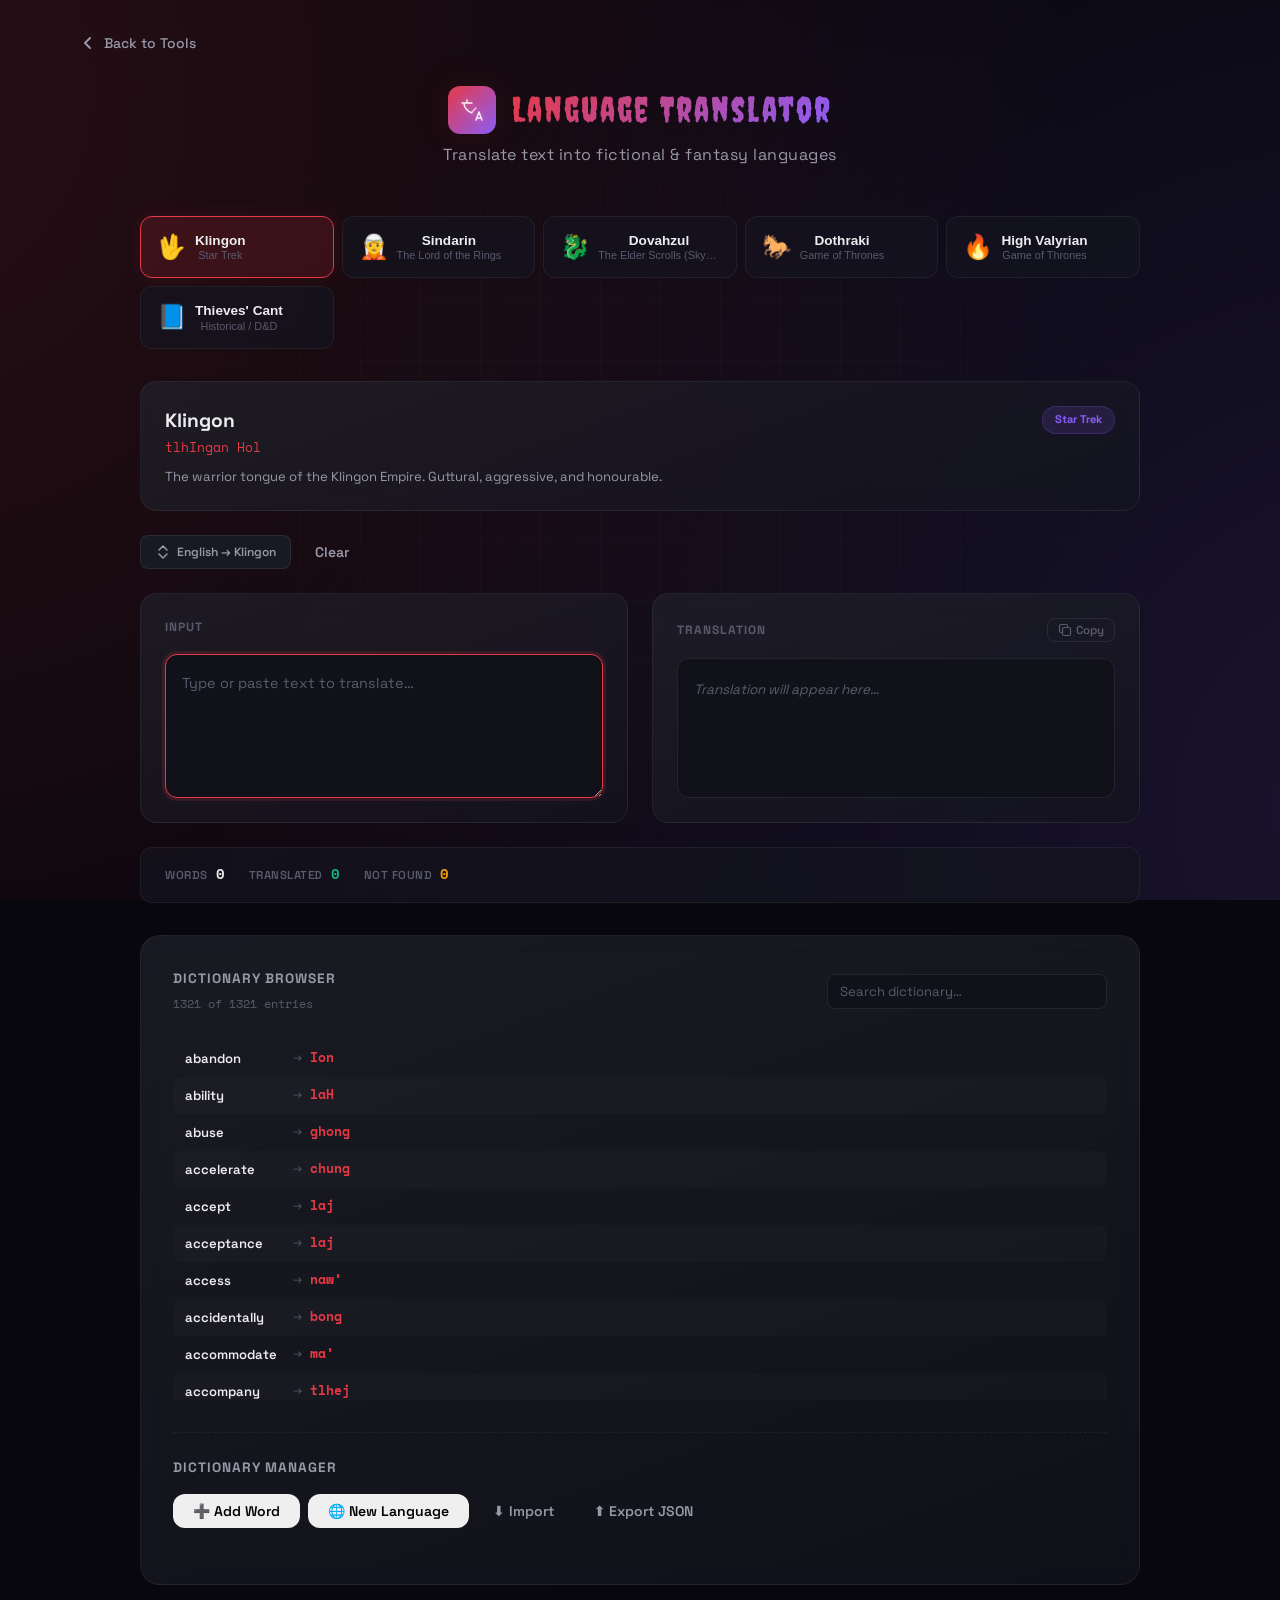
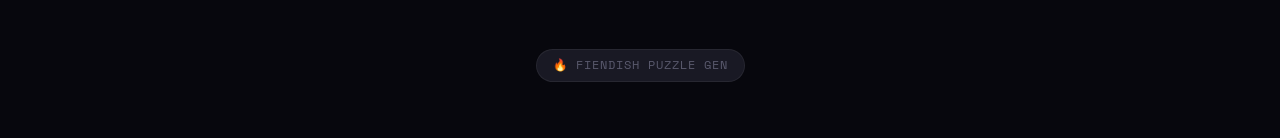
==== fiendish-puzzle-gen/translator.html @ 7513d5df "Initial commit: Fiendish Puzzle Gen (Phase 2) Web-based puzzle toolkit — ciphers, fictional language" ====
<!DOCTYPE html>
<html lang="en">
<head>
    <meta charset="UTF-8">
    <meta name="viewport" content="width=device-width, initial-scale=1.0">
    <title>Language Translator — Fiendish Puzzle Gen</title>
    <meta name="description" content="Translate text into fictional languages: Klingon, Sindarin Elvish, Dovahzul, Dothraki, and High Valyrian. Perfect for puzzle clues.">
    <link rel="stylesheet" href="css/main.css">
    <link rel="stylesheet" href="css/translator.css">
</head>
<body>
    <div class="bg-pattern"></div>

    <div class="app-container">
        <!-- Back Nav -->
        <nav class="no-print">
            <a href="index.html" class="nav-back" id="nav-back">
                <svg width="16" height="16" viewBox="0 0 16 16" fill="none">
                    <path d="M10 3L5 8l5 5" stroke="currentColor" stroke-width="2" stroke-linecap="round" stroke-linejoin="round"/>
                </svg>
                Back to Tools
            </a>
        </nav>

        <!-- Header -->
        <header class="site-header no-print" style="padding-top: 0;">
            <div class="logo-group">
                <div class="logo-icon">
                    <svg width="28" height="28" viewBox="0 0 28 28" fill="none">
                        <path d="M4 7h10M9 4v3M6 7c0 4 3 8 8 10" stroke="white" stroke-width="1.5" stroke-linecap="round" stroke-linejoin="round" opacity="0.9"/>
                        <path d="M18 24l3-8 3 8M18.8 22h4.4" stroke="white" stroke-width="1.5" stroke-linecap="round" stroke-linejoin="round" opacity="0.9"/>
                        <path d="M14 16l4-4" stroke="white" stroke-width="1.5" stroke-linecap="round" opacity="0.7"/>
                    </svg>
                </div>
                <h1 class="site-title" style="font-size: clamp(1.4rem, 4vw, 2.2rem);">Language Translator</h1>
            </div>
            <p class="site-subtitle">Translate text into fictional &amp; fantasy languages</p>
        </header>

        <!-- Main Content -->
        <main class="translator-layout">
            <!-- Language Selector -->
            <section class="no-print">
                <div class="lang-selector" id="lang-selector">
                    <button class="lang-card active" data-lang="klingon">
                        <span class="lang-card__icon">🖖</span>
                        <div class="lang-card__body">
                            <div class="lang-card__name">Klingon</div>
                            <div class="lang-card__universe">Star Trek</div>
                        </div>
                    </button>
                    <button class="lang-card" data-lang="sindarin">
                        <span class="lang-card__icon">🧝</span>
                        <div class="lang-card__body">
                            <div class="lang-card__name">Sindarin</div>
                            <div class="lang-card__universe">Lord of the Rings</div>
                        </div>
                    </button>
                    <button class="lang-card" data-lang="dovahzul">
                        <span class="lang-card__icon">🐉</span>
                        <div class="lang-card__body">
                            <div class="lang-card__name">Dovahzul</div>
                            <div class="lang-card__universe">Skyrim</div>
                        </div>
                    </button>
                    <button class="lang-card" data-lang="dothraki">
                        <span class="lang-card__icon">🐎</span>
                        <div class="lang-card__body">
                            <div class="lang-card__name">Dothraki</div>
                            <div class="lang-card__universe">Game of Thrones</div>
                        </div>
                    </button>
                    <button class="lang-card" data-lang="valyrian">
                        <span class="lang-card__icon">🔥</span>
                        <div class="lang-card__body">
                            <div class="lang-card__name">High Valyrian</div>
                            <div class="lang-card__universe">Game of Thrones</div>
                        </div>
                    </button>
                </div>
            </section>

            <!-- Language Info -->
            <div class="lang-info no-print">
                <div class="lang-info__main">
                    <h2 class="lang-info__title" id="lang-title">Klingon</h2>
                    <p class="lang-info__native" id="lang-native">tlhIngan Hol</p>
                    <p class="lang-info__desc" id="lang-desc">The warrior tongue of the Klingon Empire.</p>
                </div>
                <span class="lang-info__badge" id="lang-universe">Star Trek</span>
            </div>

            <!-- Direction Toggle + Actions -->
            <div class="trans-actions no-print">
                <button class="trans-dir-btn" id="trans-direction">
                    <svg width="16" height="16" viewBox="0 0 16 16" fill="none">
                        <path d="M4 6l4-4 4 4M4 10l4 4 4-4" stroke="currentColor" stroke-width="1.5" stroke-linecap="round" stroke-linejoin="round"/>
                    </svg>
                    <span id="trans-dir-label">English → Klingon</span>
                </button>
                <button class="btn btn-ghost" id="clear-trans-btn">Clear</button>
            </div>

            <!-- Translation Workspace -->
            <div class="trans-workspace">
                <!-- Input Panel -->
                <div class="trans-panel">
                    <div class="trans-panel__header">
                        <span class="trans-panel__label">Input</span>
                    </div>
                    <textarea
                        id="trans-input"
                        class="trans-input-area"
                        placeholder="Type or paste text to translate…"
                        spellcheck="false"
                    ></textarea>
                </div>

                <!-- Output Panel -->
                <div class="trans-panel">
                    <div class="trans-panel__header">
                        <span class="trans-panel__label">Translation</span>
                        <button class="btn-copy-trans" id="copy-trans-btn">
                            <svg width="14" height="14" viewBox="0 0 14 14" fill="none">
                                <rect x="4.5" y="4.5" width="8" height="8" rx="1.5" stroke="currentColor" stroke-width="1.2"/>
                                <path d="M9.5 4.5V3a1.5 1.5 0 00-1.5-1.5H3A1.5 1.5 0 001.5 3v5A1.5 1.5 0 003 9.5h1.5" stroke="currentColor" stroke-width="1.2"/>
                            </svg>
                            <span id="copy-trans-label">Copy</span>
                        </button>
                    </div>
                    <div id="trans-output" class="trans-output-area">
                        <span class="output-placeholder">Translation will appear here…</span>
                    </div>
                </div>
            </div>

            <!-- Stats -->
            <div class="trans-stats no-print">
                <div class="stat-item">
                    <span class="stat-label">Words</span>
                    <span class="stat-value" id="stats-total">0</span>
                </div>
                <div class="stat-item stat-item--translated">
                    <span class="stat-label">Translated</span>
                    <span class="stat-value" id="stats-translated">0</span>
                </div>
                <div class="stat-item stat-item--missing">
                    <span class="stat-label">Not Found</span>
                    <span class="stat-value" id="stats-missing">0</span>
                </div>
            </div>

            <!-- Dictionary Browser & Manager -->
            <section class="dict-section no-print">
                <div class="dict-header">
                    <div>
                        <h3 class="dict-title">Dictionary Browser</h3>
                        <span class="dict-count" id="dict-count">0 entries</span>
                    </div>
                    <input
                        type="text"
                        class="dict-search-input"
                        id="dict-search"
                        placeholder="Search dictionary…"
                        autocomplete="off"
                    >
                </div>
                <div class="dict-list" id="dict-list">
                    <!-- Dictionary entries rendered here -->
                </div>

                <!-- Dictionary Manager -->
                <div class="dict-manager">
                    <h4 class="manager-title">Dictionary Manager</h4>
                    <div class="manager-toolbar">
                        <button class="btn btn-sm" id="btn-toggle-word">➕ Add Word</button>
                        <button class="btn btn-sm" id="btn-toggle-lang">🌐 New Language</button>
                        <button class="btn btn-sm btn-ghost" id="btn-toggle-import">⬇️ Import</button>
                        <button class="btn btn-sm btn-ghost" id="btn-export">⬆️ Export JSON</button>
                    </div>

                    <!-- Add Word Panel -->
                    <div class="manager-panel hidden" id="panel-add-word">
                        <div class="manager-inputs">
                            <input type="text" id="input-word-eng" placeholder="English Word (e.g. apple)" class="dict-search-input">
                            <span class="dict-arrow">→</span>
                            <input type="text" id="input-word-trans" placeholder="Translation" class="dict-search-input">
                            <button class="btn btn-sm btn-primary" id="btn-save-word">Save Word</button>
                        </div>
                        <p class="manager-note">Words are saved to your browser's local storage.</p>
                    </div>

                    <!-- Add Language Panel -->
                    <div class="manager-panel hidden" id="panel-add-lang">
                        <div class="manager-inputs">
                            <input type="text" id="input-lang-id" placeholder="ID (e.g. elvish)" class="dict-search-input">
                            <input type="text" id="input-lang-name" placeholder="Display Name (e.g. Quenya)" class="dict-search-input">
                            <button class="btn btn-sm btn-primary" id="btn-save-lang">Create Language</button>
                        </div>
                    </div>

                    <!-- Import Panel -->
                    <div class="manager-panel hidden" id="panel-import">
                        <textarea id="input-import-data" class="trans-input-area" placeholder="Paste JSON data, or CSV format: english,translation" style="min-height: 100px; margin-bottom: 8px;"></textarea>
                        <button class="btn btn-sm btn-primary" id="btn-save-import">Import to Current Language</button>
                        <p class="manager-note">Bulk add massive word lists from the community. Supports 'english,translation' CSV lines.</p>
                    </div>
                </div>
            </section>
        </main>

        <!-- Footer -->
        <footer class="site-footer no-print">
            <span class="phase-label">🔥 Fiendish Puzzle Gen</span>
        </footer>
    </div>

    <script src="js/dictionaries.js"></script>
    <script src="js/translator.js"></script>
</body>
</html>
---- fiendish-puzzle-gen/css/main.css ----
/* =============================================
   Fiendish Puzzle Gen — Shared Design System
   ============================================= */

/* ---- Google Fonts Import ---- */
@import url('https://fonts.googleapis.com/css2?family=Space+Grotesk:wght@400;500;600;700&family=Space+Mono:wght@400;700&family=Creepster&display=swap');

/* ---- Design Tokens ---- */
:root {
    /* Backgrounds */
    --bg-deep: #07070d;
    --bg-base: #0b0b14;
    --bg-surface: #111119;
    --bg-elevated: #191924;
    --bg-card: rgba(20, 20, 32, 0.7);
    --bg-card-hover: rgba(28, 28, 44, 0.85);

    /* Accent Palette */
    --accent-primary: #e63946;
    --accent-primary-dim: rgba(230, 57, 70, 0.15);
    --accent-primary-glow: rgba(230, 57, 70, 0.3);
    --accent-secondary: #8b5cf6;
    --accent-secondary-dim: rgba(139, 92, 246, 0.15);
    --accent-tertiary: #f59e0b;
    --accent-success: #10b981;
    --accent-success-dim: rgba(16, 185, 129, 0.15);

    /* Gradients */
    --gradient-fiendish: linear-gradient(135deg, #e63946, #8b5cf6);
    --gradient-fire: linear-gradient(135deg, #e63946, #f59e0b);
    --gradient-card: linear-gradient(160deg, rgba(255,255,255,0.04) 0%, rgba(255,255,255,0) 100%);

    /* Text */
    --text-primary: #ededf0;
    --text-secondary: #9898a8;
    --text-muted: #5a5a6e;
    --text-accent: #e63946;

    /* Borders */
    --border-subtle: rgba(255, 255, 255, 0.06);
    --border-default: rgba(255, 255, 255, 0.08);
    --border-hover: rgba(255, 255, 255, 0.14);
    --border-accent: rgba(230, 57, 70, 0.3);

    /* Radius */
    --radius-sm: 8px;
    --radius-md: 12px;
    --radius-lg: 16px;
    --radius-xl: 20px;
    --radius-2xl: 24px;

    /* Shadows */
    --shadow-sm: 0 2px 8px rgba(0, 0, 0, 0.3);
    --shadow-md: 0 8px 24px rgba(0, 0, 0, 0.4);
    --shadow-lg: 0 16px 48px rgba(0, 0, 0, 0.5);
    --shadow-glow: 0 0 40px rgba(230, 57, 70, 0.1);

    /* Typography */
    --font-sans: 'Space Grotesk', system-ui, -apple-system, sans-serif;
    --font-mono: 'Space Mono', 'Fira Code', monospace;
    --font-display: 'Creepster', cursive;

    /* Spacing */
    --space-xs: 4px;
    --space-sm: 8px;
    --space-md: 16px;
    --space-lg: 24px;
    --space-xl: 32px;
    --space-2xl: 48px;
    --space-3xl: 64px;

    /* Transitions */
    --ease-out: cubic-bezier(0.22, 1, 0.36, 1);
    --ease-spring: cubic-bezier(0.34, 1.56, 0.64, 1);
    --duration-fast: 150ms;
    --duration-normal: 250ms;
    --duration-slow: 400ms;
}

/* ---- Reset & Base ---- */
*, *::before, *::after {
    box-sizing: border-box;
    margin: 0;
    padding: 0;
}

html {
    font-size: 16px;
    -webkit-font-smoothing: antialiased;
    -moz-osx-font-smoothing: grayscale;
    scroll-behavior: smooth;
}

body {
    font-family: var(--font-sans);
    background: var(--bg-deep);
    color: var(--text-primary);
    line-height: 1.6;
    min-height: 100vh;
    overflow-x: hidden;
}

/* ---- Animated Background ---- */
.bg-pattern {
    position: fixed;
    inset: 0;
    z-index: 0;
    pointer-events: none;
    overflow: hidden;
}

.bg-pattern::before {
    content: '';
    position: absolute;
    inset: -50%;
    background-image:
        radial-gradient(circle at 20% 30%, var(--accent-primary-dim) 0%, transparent 50%),
        radial-gradient(circle at 80% 70%, var(--accent-secondary-dim) 0%, transparent 50%);
    animation: bgShift 20s ease-in-out infinite alternate;
}

.bg-pattern::after {
    content: '';
    position: absolute;
    inset: 0;
    background-image: 
        linear-gradient(rgba(255,255,255,0.02) 1px, transparent 1px),
        linear-gradient(90deg, rgba(255,255,255,0.02) 1px, transparent 1px);
    background-size: 60px 60px;
    mask-image: radial-gradient(ellipse at center, black 30%, transparent 70%);
    -webkit-mask-image: radial-gradient(ellipse at center, black 30%, transparent 70%);
}

@keyframes bgShift {
    0% { transform: translate(0, 0) scale(1); }
    100% { transform: translate(-5%, 5%) scale(1.1); }
}

/* ---- Layout ---- */
.app-container {
    position: relative;
    z-index: 1;
    max-width: 1200px;
    margin: 0 auto;
    padding: var(--space-lg);
    min-height: 100vh;
}

/* ---- Shared Header ---- */
.site-header {
    padding: var(--space-xl) 0 var(--space-2xl);
    text-align: center;
}

.logo-group {
    display: flex;
    align-items: center;
    justify-content: center;
    gap: var(--space-md);
    margin-bottom: var(--space-sm);
}

.logo-icon {
    width: 48px;
    height: 48px;
    display: flex;
    align-items: center;
    justify-content: center;
    background: var(--gradient-fiendish);
    border-radius: var(--radius-md);
    box-shadow: var(--shadow-glow);
    animation: logoPulse 3s ease-in-out infinite;
    flex-shrink: 0;
}

.logo-icon svg {
    filter: drop-shadow(0 0 4px rgba(255,255,255,0.3));
}

@keyframes logoPulse {
    0%, 100% { box-shadow: 0 0 20px rgba(230, 57, 70, 0.2); }
    50% { box-shadow: 0 0 40px rgba(230, 57, 70, 0.4), 0 0 60px rgba(139, 92, 246, 0.2); }
}

.site-title {
    font-family: var(--font-display);
    font-size: clamp(2rem, 6vw, 3.5rem);
    font-weight: 400;
    letter-spacing: 2px;
    background: var(--gradient-fiendish);
    -webkit-background-clip: text;
    -webkit-text-fill-color: transparent;
    background-clip: text;
    line-height: 1.2;
}

.site-subtitle {
    color: var(--text-secondary);
    font-size: 1rem;
    font-weight: 400;
    margin-top: var(--space-xs);
    letter-spacing: 0.5px;
}

/* ---- Navigation / Back Link ---- */
.nav-back {
    display: inline-flex;
    align-items: center;
    gap: var(--space-sm);
    padding: var(--space-sm) var(--space-md);
    color: var(--text-secondary);
    text-decoration: none;
    font-size: 0.875rem;
    font-weight: 500;
    border-radius: var(--radius-sm);
    transition: all var(--duration-normal) var(--ease-out);
    margin-bottom: var(--space-lg);
}

.nav-back:hover {
    color: var(--text-primary);
    background: rgba(255, 255, 255, 0.05);
}

.nav-back svg {
    transition: transform var(--duration-normal) var(--ease-out);
}

.nav-back:hover svg {
    transform: translateX(-3px);
}

/* ---- Card System ---- */
.card {
    background: var(--bg-card);
    border: 1px solid var(--border-subtle);
    border-radius: var(--radius-xl);
    padding: var(--space-xl);
    backdrop-filter: blur(12px);
    -webkit-backdrop-filter: blur(12px);
    background-image: var(--gradient-card);
    transition: all var(--duration-normal) var(--ease-out);
}

.card:hover {
    background: var(--bg-card-hover);
    border-color: var(--border-hover);
    box-shadow: var(--shadow-md);
}

/* ---- Button System ---- */
.btn {
    display: inline-flex;
    align-items: center;
    justify-content: center;
    gap: var(--space-sm);
    padding: 10px 20px;
    font-family: var(--font-sans);
    font-size: 0.875rem;
    font-weight: 600;
    line-height: 1;
    border: none;
    border-radius: var(--radius-md);
    cursor: pointer;
    transition: all var(--duration-normal) var(--ease-out);
    text-decoration: none;
    white-space: nowrap;
    user-select: none;
}

.btn:disabled {
    opacity: 0.4;
    cursor: not-allowed;
}

.btn-primary {
    background: var(--gradient-fiendish);
    color: #fff;
    box-shadow: 0 4px 16px rgba(230, 57, 70, 0.25);
}

.btn-primary:hover:not(:disabled) {
    box-shadow: 0 6px 24px rgba(230, 57, 70, 0.4);
    transform: translateY(-1px);
}

.btn-primary:active:not(:disabled) {
    transform: translateY(0);
}

.btn-secondary {
    background: var(--bg-elevated);
    color: var(--text-primary);
    border: 1px solid var(--border-default);
}

.btn-secondary:hover:not(:disabled) {
    border-color: var(--border-hover);
    background: var(--bg-card-hover);
}

.btn-ghost {
    background: transparent;
    color: var(--text-secondary);
    padding: 10px 16px;
}

.btn-ghost:hover:not(:disabled) {
    color: var(--text-primary);
    background: rgba(255, 255, 255, 0.05);
}

/* ---- Form Elements ---- */
.form-input,
.form-select {
    width: 100%;
    padding: 10px 14px;
    font-family: var(--font-sans);
    font-size: 0.9rem;
    color: var(--text-primary);
    background: var(--bg-surface);
    border: 1px solid var(--border-default);
    border-radius: var(--radius-md);
    outline: none;
    transition: all var(--duration-normal) var(--ease-out);
}

.form-input:focus,
.form-select:focus {
    border-color: var(--accent-primary);
    box-shadow: 0 0 0 3px var(--accent-primary-dim);
}

.form-input::placeholder {
    color: var(--text-muted);
}

.form-select {
    appearance: none;
    background-image: url("data:image/svg+xml,%3Csvg width='12' height='8' viewBox='0 0 12 8' fill='none' xmlns='http://www.w3.org/2000/svg'%3E%3Cpath d='M1 1.5L6 6.5L11 1.5' stroke='%235a5a6e' stroke-width='2' stroke-linecap='round' stroke-linejoin='round'/%3E%3C/svg%3E");
    background-repeat: no-repeat;
    background-position: right 12px center;
    padding-right: 36px;
    cursor: pointer;
}

.form-label {
    display: block;
    font-size: 0.8rem;
    font-weight: 600;
    color: var(--text-secondary);
    text-transform: uppercase;
    letter-spacing: 0.8px;
    margin-bottom: var(--space-sm);
}

/* ---- Toggle Switch ---- */
.toggle-switch {
    display: flex;
    align-items: center;
    gap: var(--space-md);
    cursor: pointer;
    user-select: none;
}

.toggle-switch input {
    display: none;
}

.toggle-track {
    position: relative;
    width: 44px;
    height: 24px;
    background: var(--bg-surface);
    border: 1px solid var(--border-default);
    border-radius: 12px;
    transition: all var(--duration-normal) var(--ease-out);
    flex-shrink: 0;
}

.toggle-thumb {
    position: absolute;
    top: 2px;
    left: 2px;
    width: 18px;
    height: 18px;
    background: var(--text-muted);
    border-radius: 50%;
    transition: all var(--duration-normal) var(--ease-spring);
}

.toggle-switch input:checked + .toggle-track {
    background: var(--accent-primary-dim);
    border-color: var(--accent-primary);
}

.toggle-switch input:checked + .toggle-track .toggle-thumb {
    left: 22px;
    background: var(--accent-primary);
}

.toggle-label {
    display: flex;
    flex-direction: column;
    gap: 2px;
}

.toggle-title {
    font-size: 0.9rem;
    font-weight: 600;
    color: var(--text-primary);
}

.toggle-desc {
    font-size: 0.78rem;
    color: var(--text-muted);
}

.toggle-desc code {
    font-family: var(--font-mono);
    font-size: 0.72rem;
    color: var(--accent-primary);
    background: var(--accent-primary-dim);
    padding: 1px 5px;
    border-radius: 4px;
}

/* ---- Status Badges ---- */
.badge {
    display: inline-flex;
    align-items: center;
    gap: 4px;
    padding: 3px 10px;
    font-size: 0.7rem;
    font-weight: 700;
    text-transform: uppercase;
    letter-spacing: 0.8px;
    border-radius: 20px;
}

.badge-ready {
    background: var(--accent-success-dim);
    color: var(--accent-success);
    border: 1px solid rgba(16, 185, 129, 0.2);
}

.badge-coming {
    background: rgba(245, 158, 11, 0.1);
    color: var(--accent-tertiary);
    border: 1px solid rgba(245, 158, 11, 0.2);
}

.badge-dot {
    width: 6px;
    height: 6px;
    border-radius: 50%;
    background: currentColor;
}

.badge-ready .badge-dot {
    animation: dotPulse 2s ease-in-out infinite;
}

@keyframes dotPulse {
    0%, 100% { opacity: 1; }
    50% { opacity: 0.4; }
}

/* ---- Shared Footer ---- */
.site-footer {
    text-align: center;
    padding: var(--space-3xl) 0 var(--space-xl);
    color: var(--text-muted);
    font-size: 0.8rem;
}

.site-footer .phase-label {
    display: inline-flex;
    align-items: center;
    gap: var(--space-sm);
    padding: 6px 16px;
    background: var(--bg-elevated);
    border: 1px solid var(--border-subtle);
    border-radius: 20px;
    font-family: var(--font-mono);
    font-size: 0.72rem;
    letter-spacing: 1px;
    text-transform: uppercase;
}

/* ---- Utility: Shake Animation ---- */
.shake {
    animation: shake 0.4s var(--ease-out);
}

@keyframes shake {
    0%, 100% { transform: translateX(0); }
    20% { transform: translateX(-6px); }
    40% { transform: translateX(6px); }
    60% { transform: translateX(-4px); }
    80% { transform: translateX(4px); }
}

/* ---- Utility: Fade In ---- */
.fade-in {
    animation: fadeIn 0.5s var(--ease-out) both;
}

@keyframes fadeIn {
    from { opacity: 0; transform: translateY(12px); }
    to { opacity: 1; transform: translateY(0); }
}

/* ---- Responsive ---- */
@media (max-width: 768px) {
    .app-container {
        padding: var(--space-md);
    }

    .site-title {
        font-size: clamp(1.8rem, 8vw, 2.5rem);
    }
}

/* ---- Print Base ---- */
@media print {
    .no-print {
        display: none !important;
    }

    .print-only {
        display: block !important;
    }

    body {
        background: #fff;
        color: #000;
    }

    .bg-pattern {
        display: none;
    }
}

.print-only {
    display: none;
}
---- fiendish-puzzle-gen/css/translator.css ----
/* =============================================
   Fiendish Puzzle Gen — Language Translator Styles
   ============================================= */

/* ---- Page Layout ---- */
.translator-layout {
    max-width: 1000px;
    margin: 0 auto;
}

/* ---- Language Selector ---- */
.lang-selector {
    display: grid;
    grid-template-columns: repeat(auto-fill, minmax(170px, 1fr));
    gap: var(--space-sm);
    margin-bottom: var(--space-xl);
}

.lang-card {
    display: flex;
    align-items: center;
    gap: var(--space-sm);
    padding: var(--space-md) var(--space-md);
    background: var(--bg-card);
    border: 1px solid var(--border-subtle);
    border-radius: var(--radius-md);
    cursor: pointer;
    transition: all var(--duration-normal) var(--ease-out);
    backdrop-filter: blur(8px);
    -webkit-backdrop-filter: blur(8px);
}

.lang-card:hover {
    border-color: var(--border-hover);
    background: var(--bg-card-hover);
    transform: translateY(-2px);
}

.lang-card.active {
    border-color: var(--accent-primary);
    background: var(--accent-primary-dim);
    box-shadow: 0 0 20px rgba(230, 57, 70, 0.1);
}

.lang-card__icon {
    font-size: 1.5rem;
    flex-shrink: 0;
}

.lang-card__body {
    min-width: 0;
}

.lang-card__name {
    font-size: 0.85rem;
    font-weight: 700;
    color: var(--text-primary);
    line-height: 1.2;
}

.lang-card__universe {
    font-size: 0.68rem;
    color: var(--text-muted);
    white-space: nowrap;
    overflow: hidden;
    text-overflow: ellipsis;
}

/* ---- Language Info Bar ---- */
.lang-info {
    display: flex;
    align-items: flex-start;
    gap: var(--space-lg);
    padding: var(--space-lg);
    background: var(--bg-card);
    border: 1px solid var(--border-subtle);
    border-radius: var(--radius-lg);
    margin-bottom: var(--space-lg);
    backdrop-filter: blur(12px);
    -webkit-backdrop-filter: blur(12px);
    background-image: var(--gradient-card);
    flex-wrap: wrap;
}

.lang-info__main {
    flex: 1;
    min-width: 200px;
}

.lang-info__title {
    font-size: 1.2rem;
    font-weight: 700;
    color: var(--text-primary);
    margin-bottom: 2px;
}

.lang-info__native {
    font-family: var(--font-mono);
    font-size: 0.8rem;
    color: var(--accent-primary);
    margin-bottom: var(--space-sm);
}

.lang-info__desc {
    font-size: 0.82rem;
    color: var(--text-secondary);
    line-height: 1.5;
}

.lang-info__badge {
    padding: 4px 12px;
    background: var(--accent-secondary-dim);
    color: var(--accent-secondary);
    border: 1px solid rgba(139, 92, 246, 0.2);
    border-radius: 20px;
    font-size: 0.7rem;
    font-weight: 700;
    white-space: nowrap;
}

/* ---- Translation Workspace ---- */
.trans-workspace {
    display: grid;
    grid-template-columns: 1fr 1fr;
    gap: var(--space-lg);
    margin-bottom: var(--space-lg);
}

.trans-panel {
    background: var(--bg-card);
    border: 1px solid var(--border-subtle);
    border-radius: var(--radius-lg);
    padding: var(--space-lg);
    backdrop-filter: blur(12px);
    -webkit-backdrop-filter: blur(12px);
    background-image: var(--gradient-card);
    display: flex;
    flex-direction: column;
}

.trans-panel__header {
    display: flex;
    align-items: center;
    justify-content: space-between;
    margin-bottom: var(--space-md);
}

.trans-panel__label {
    font-size: 0.75rem;
    font-weight: 700;
    text-transform: uppercase;
    letter-spacing: 1px;
    color: var(--text-muted);
}

.trans-input-area {
    width: 100%;
    min-height: 140px;
    padding: var(--space-md);
    font-family: var(--font-sans);
    font-size: 0.9rem;
    line-height: 1.7;
    color: var(--text-primary);
    background: var(--bg-surface);
    border: 1px solid var(--border-default);
    border-radius: var(--radius-md);
    outline: none;
    resize: vertical;
    transition: border-color var(--duration-normal) var(--ease-out);
    flex: 1;
}

.trans-input-area:focus {
    border-color: var(--accent-primary);
    box-shadow: 0 0 0 3px var(--accent-primary-dim);
}

.trans-input-area::placeholder {
    color: var(--text-muted);
}

.trans-output-area {
    width: 100%;
    min-height: 140px;
    padding: var(--space-md);
    font-size: 0.95rem;
    line-height: 1.8;
    background: var(--bg-surface);
    border: 1px solid var(--border-default);
    border-radius: var(--radius-md);
    flex: 1;
    overflow-y: auto;
    word-wrap: break-word;
}

/* ---- Translation Words ---- */
.trans-word {
    display: inline;
    padding: 2px 0;
    border-radius: 3px;
    transition: background var(--duration-fast) var(--ease-out);
    cursor: default;
}

.trans-found {
    color: var(--accent-primary);
    font-weight: 600;
}

.trans-found:hover {
    background: var(--accent-primary-dim);
}

.trans-missing {
    color: var(--text-muted);
    font-style: italic;
    text-decoration: underline;
    text-decoration-color: rgba(245, 158, 11, 0.4);
    text-decoration-style: wavy;
    text-underline-offset: 3px;
}

.trans-punct {
    color: var(--text-secondary);
}

.output-placeholder {
    color: var(--text-muted);
    font-style: italic;
    font-size: 0.85rem;
}

/* ---- Direction Toggle ---- */
.trans-dir-btn {
    display: inline-flex;
    align-items: center;
    gap: 6px;
    padding: 6px 14px;
    background: var(--bg-elevated);
    border: 1px solid var(--border-default);
    border-radius: var(--radius-sm);
    color: var(--text-secondary);
    font-family: var(--font-sans);
    font-size: 0.75rem;
    font-weight: 600;
    cursor: pointer;
    transition: all var(--duration-normal) var(--ease-out);
}

.trans-dir-btn:hover {
    border-color: var(--accent-primary);
    color: var(--accent-primary);
}

.trans-dir-btn svg {
    transition: transform var(--duration-normal) var(--ease-out);
}

.trans-dir-btn:hover svg {
    transform: rotate(180deg);
}

/* ---- Action Buttons ---- */
.trans-actions {
    display: flex;
    gap: var(--space-sm);
    margin-bottom: var(--space-lg);
    flex-wrap: wrap;
}

/* ---- Stats Bar ---- */
.trans-stats {
    display: flex;
    gap: var(--space-lg);
    padding: var(--space-md) var(--space-lg);
    background: var(--bg-card);
    border: 1px solid var(--border-subtle);
    border-radius: var(--radius-md);
    margin-bottom: var(--space-xl);
    flex-wrap: wrap;
}

.stat-item {
    display: flex;
    align-items: center;
    gap: var(--space-sm);
}

.stat-label {
    font-size: 0.72rem;
    font-weight: 600;
    text-transform: uppercase;
    letter-spacing: 0.5px;
    color: var(--text-muted);
}

.stat-value {
    font-family: var(--font-mono);
    font-size: 0.85rem;
    font-weight: 700;
    color: var(--text-primary);
}

.stat-item--translated .stat-value { color: var(--accent-success); }
.stat-item--missing .stat-value { color: var(--accent-tertiary); }

/* ---- Dictionary Browser ---- */
.dict-section {
    background: var(--bg-card);
    border: 1px solid var(--border-subtle);
    border-radius: var(--radius-xl);
    padding: var(--space-xl);
    backdrop-filter: blur(12px);
    -webkit-backdrop-filter: blur(12px);
    background-image: var(--gradient-card);
}

.dict-header {
    display: flex;
    align-items: center;
    justify-content: space-between;
    gap: var(--space-md);
    margin-bottom: var(--space-lg);
    flex-wrap: wrap;
}

.dict-title {
    font-size: 0.85rem;
    font-weight: 700;
    color: var(--text-secondary);
    text-transform: uppercase;
    letter-spacing: 1px;
}

.dict-count {
    font-size: 0.72rem;
    color: var(--text-muted);
    font-family: var(--font-mono);
}

.dict-search-input {
    width: 100%;
    max-width: 280px;
    padding: 8px 12px;
    font-family: var(--font-sans);
    font-size: 0.82rem;
    color: var(--text-primary);
    background: var(--bg-surface);
    border: 1px solid var(--border-default);
    border-radius: var(--radius-sm);
    outline: none;
    transition: border-color var(--duration-normal) var(--ease-out);
}

.dict-search-input:focus {
    border-color: var(--accent-primary);
}

.dict-search-input::placeholder {
    color: var(--text-muted);
}

.dict-list {
    max-height: 360px;
    overflow-y: auto;
    scrollbar-width: thin;
    scrollbar-color: var(--border-default) transparent;
}

.dict-list::-webkit-scrollbar {
    width: 6px;
}

.dict-list::-webkit-scrollbar-track {
    background: transparent;
}

.dict-list::-webkit-scrollbar-thumb {
    background: var(--border-default);
    border-radius: 3px;
}

.dict-row {
    display: flex;
    align-items: center;
    gap: var(--space-sm);
    padding: 8px 12px;
    border-radius: var(--radius-sm);
    cursor: pointer;
    transition: background var(--duration-fast) var(--ease-out);
    font-size: 0.82rem;
}

.dict-row:hover {
    background: rgba(255, 255, 255, 0.04);
}

.dict-row:nth-child(even) {
    background: rgba(255, 255, 255, 0.015);
}

.dict-row:nth-child(even):hover {
    background: rgba(255, 255, 255, 0.05);
}

.dict-eng {
    font-weight: 600;
    color: var(--text-primary);
    min-width: 100px;
}

.dict-arrow {
    color: var(--text-muted);
    font-size: 0.7rem;
    flex-shrink: 0;
}

.dict-trans {
    color: var(--accent-primary);
    font-family: var(--font-mono);
    font-weight: 600;
    font-size: 0.8rem;
}

/* ---- Copy Button (reuse from cyphers) ---- */
.btn-copy-trans {
    display: inline-flex;
    align-items: center;
    gap: 4px;
    padding: 4px 10px;
    background: transparent;
    border: 1px solid var(--border-default);
    border-radius: var(--radius-sm);
    color: var(--text-muted);
    font-family: var(--font-sans);
    font-size: 0.72rem;
    font-weight: 600;
    cursor: pointer;
    transition: all var(--duration-normal) var(--ease-out);
}

.btn-copy-trans:hover {
    border-color: var(--accent-primary);
    color: var(--accent-primary);
}

.btn-copy-trans.copied {
    border-color: var(--accent-success);
    color: var(--accent-success);
}

.btn-clear-trans {
    display: inline-flex;
    align-items: center;
    padding: 4px 10px;
    background: transparent;
    border: none;
    color: var(--text-muted);
    font-family: var(--font-sans);
    font-size: 0.72rem;
    font-weight: 600;
    cursor: pointer;
    transition: color var(--duration-fast) var(--ease-out);
}

.btn-clear-trans:hover {
    color: var(--text-primary);
}

/* ---- Dictionary Manager ---- */
.dict-manager {
    margin-top: var(--space-xl);
    padding-top: var(--space-lg);
    border-top: 1px dashed var(--border-subtle);
}

.manager-title {
    font-size: 0.85rem;
    font-weight: 700;
    color: var(--text-secondary);
    text-transform: uppercase;
    letter-spacing: 1px;
    margin-bottom: var(--space-md);
}

.manager-toolbar {
    display: flex;
    gap: var(--space-sm);
    margin-bottom: var(--space-lg);
    flex-wrap: wrap;
}

.manager-panel {
    background: rgba(0, 0, 0, 0.2);
    border: 1px solid var(--border-subtle);
    border-radius: var(--radius-md);
    padding: var(--space-md);
    margin-bottom: var(--space-md);
}

.manager-panel.hidden {
    display: none;
}

.manager-inputs {
    display: flex;
    align-items: center;
    gap: var(--space-sm);
    flex-wrap: wrap;
    margin-bottom: var(--space-xs);
}

.manager-note {
    font-size: 0.75rem;
    color: var(--text-muted);
    margin-top: 6px;
    margin-bottom: 0;
}

/* ---- Responsive ---- */
@media (max-width: 768px) {
    .trans-workspace {
        grid-template-columns: 1fr;
    }

    .lang-selector {
        grid-template-columns: repeat(auto-fill, minmax(140px, 1fr));
    }

    .lang-info {
        flex-direction: column;
    }

    .dict-header {
        flex-direction: column;
        align-items: flex-start;
    }

    .dict-search-input {
        max-width: 100%;
    }
}

@media (max-width: 480px) {
    .lang-selector {
        grid-template-columns: 1fr 1fr;
    }

    .trans-stats {
        flex-direction: column;
        gap: var(--space-sm);
    }
}

/* ---- Print ---- */
@media print {
    .lang-selector,
    .lang-info,
    .trans-actions,
    .trans-stats,
    .dict-section,
    .trans-panel__header {
        display: none !important;
    }

    .trans-workspace {
        display: block;
    }

    .trans-panel {
        background: transparent !important;
        border: none;
    }

    .trans-output-area {
        background: transparent;
        border: none;
        color: #000;
    }

    .trans-found {
        color: #000;
        font-weight: 700;
    }

    .trans-missing {
        color: #999;
    }
}
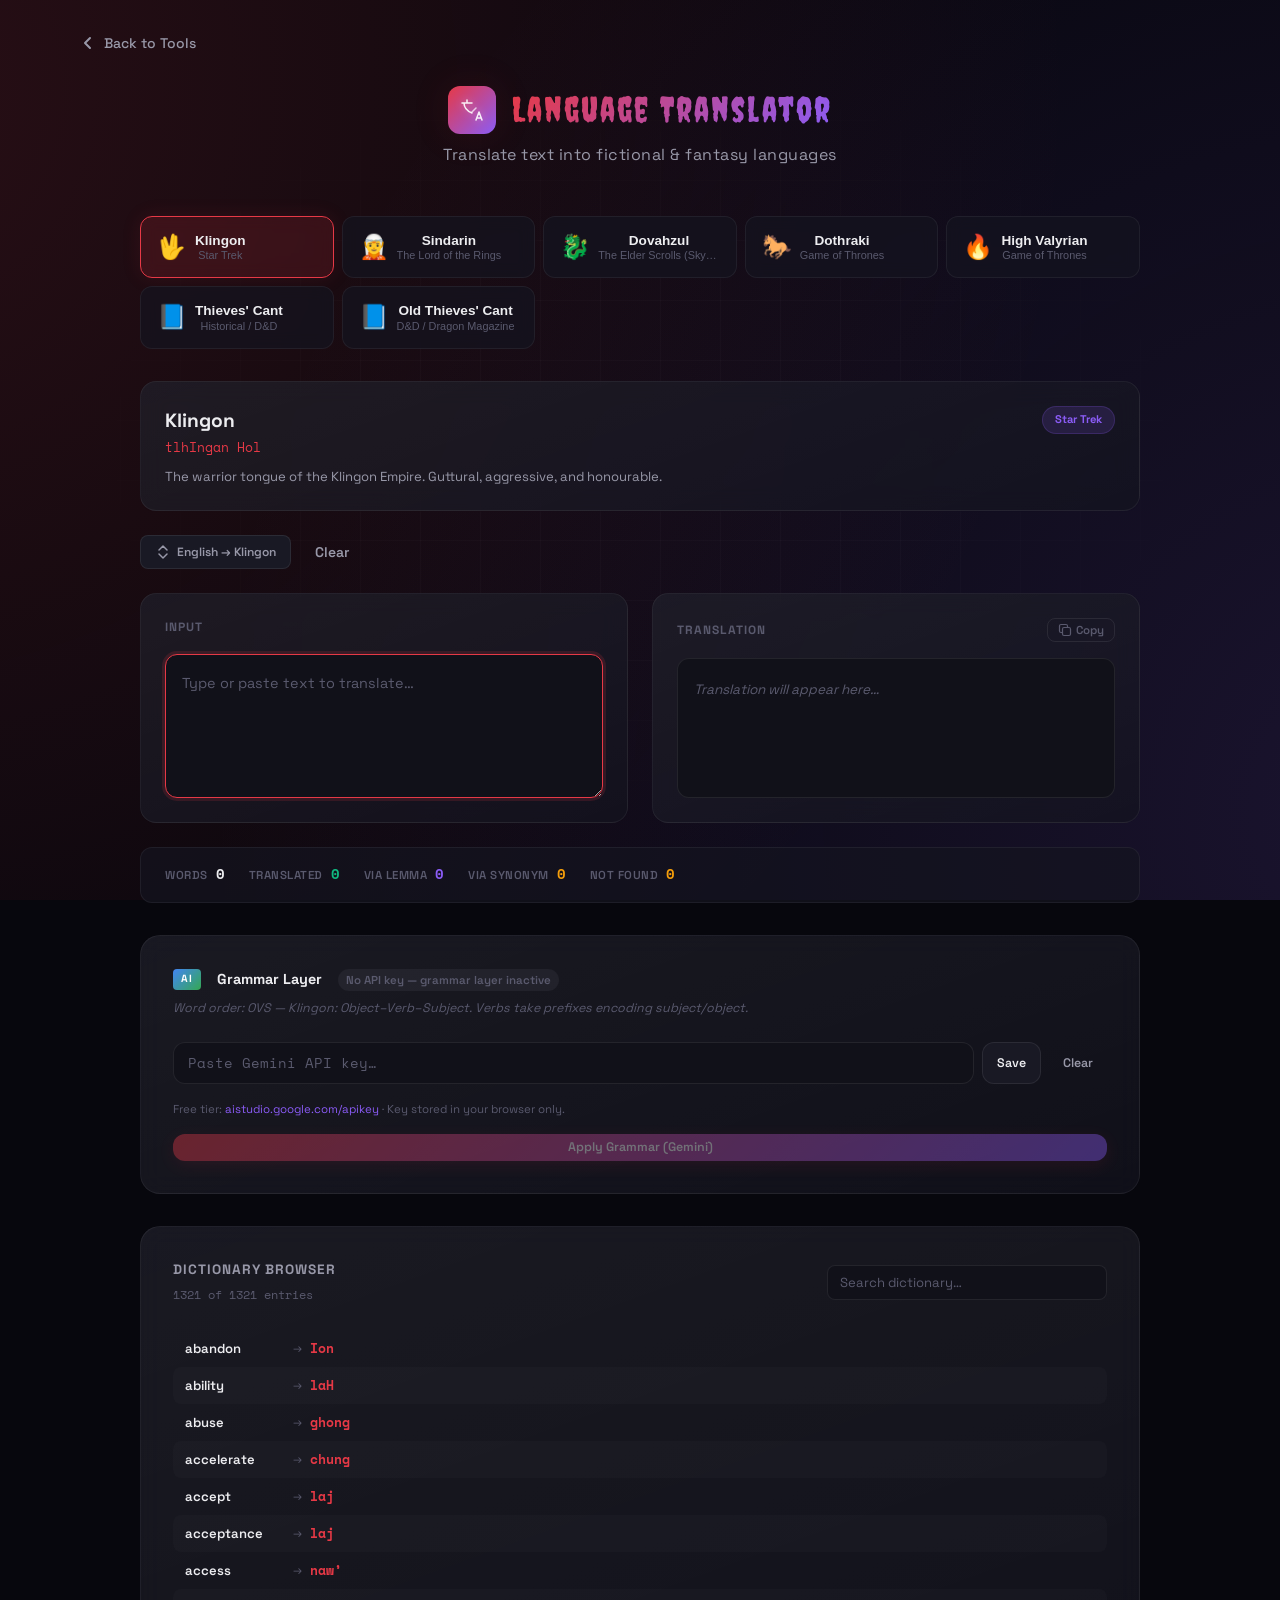
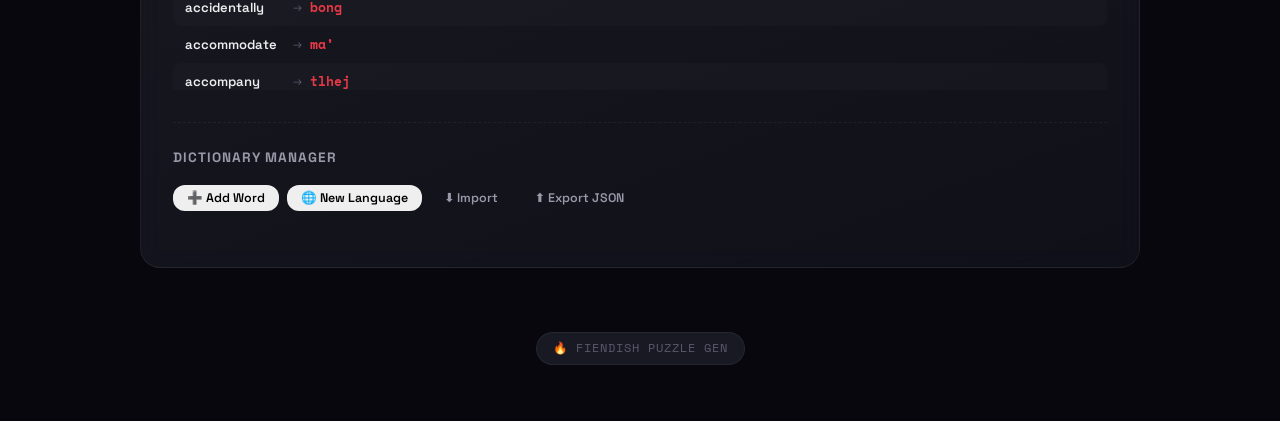
==== commit d2a26214: "Add three-layer AI translation pipeline to Language Translator Layer 1 — Lemmatizer (js/lemmatizer.j" ====
--- a/fiendish-puzzle-gen/translator.html
+++ b/fiendish-puzzle-gen/translator.html
@@ -144,9 +144,44 @@
                     <span class="stat-label">Translated</span>
                     <span class="stat-value" id="stats-translated">0</span>
                 </div>
+                <div class="stat-item stat-item--lemma">
+                    <span class="stat-label">Via Lemma</span>
+                    <span class="stat-value" id="stats-lemma">0</span>
+                </div>
+                <div class="stat-item stat-item--synonym">
+                    <span class="stat-label">Via Synonym</span>
+                    <span class="stat-value" id="stats-synonym">0</span>
+                </div>
                 <div class="stat-item stat-item--missing">
                     <span class="stat-label">Not Found</span>
                     <span class="stat-value" id="stats-missing">0</span>
+                </div>
+            </div>
+
+            <!-- AI Grammar Layer -->
+            <div class="ai-panel no-print">
+                <div class="ai-panel__header">
+                    <div class="ai-panel__title-row">
+                        <span class="ai-badge">AI</span>
+                        <h3 class="ai-panel__title">Grammar Layer</h3>
+                        <span id="ai-status" class="ai-status ai-status--off">No API key — grammar layer inactive</span>
+                    </div>
+                    <p id="grammar-note" class="ai-grammar-note"></p>
+                </div>
+                <div class="ai-panel__body">
+                    <div class="ai-key-row">
+                        <input type="password" id="ai-key-input" class="form-input ai-key-input" placeholder="Paste Gemini API key…" autocomplete="off">
+                        <button id="ai-save-btn" class="btn btn-secondary btn-sm">Save</button>
+                        <button id="ai-clear-btn" class="btn btn-ghost btn-sm">Clear</button>
+                    </div>
+                    <p class="ai-key-hint">Free tier: <a href="https://aistudio.google.com/apikey" target="_blank" rel="noopener">aistudio.google.com/apikey</a> · Key stored in your browser only.</p>
+                    <button id="ai-grammar-btn" class="btn btn-primary btn-sm" disabled>
+                        Apply Grammar (Gemini)
+                    </button>
+                    <div id="ai-grammar-area" class="ai-grammar-area" style="display:none">
+                        <span class="ai-grammar-label">Grammar-corrected:</span>
+                        <div id="ai-grammar-output" class="ai-grammar-output"></div>
+                    </div>
                 </div>
             </div>
 
@@ -216,6 +251,8 @@
     </div>
 
     <script src="js/dictionaries.js"></script>
+    <script src="js/lemmatizer.js"></script>
+    <script src="js/synonyms.js"></script>
     <script src="js/translator.js"></script>
 </body>
 </html>
--- a/fiendish-puzzle-gen/css/translator.css
+++ b/fiendish-puzzle-gen/css/translator.css
@@ -302,7 +302,138 @@
 }
 
 .stat-item--translated .stat-value { color: var(--accent-success); }
-.stat-item--missing .stat-value { color: var(--accent-tertiary); }
+.stat-item--lemma .stat-value    { color: var(--accent-secondary); }
+.stat-item--synonym .stat-value  { color: #f59e0b; }
+.stat-item--missing .stat-value  { color: var(--accent-tertiary); }
+
+/* ---- Word source colouring ---- */
+.trans-exact   { color: var(--accent-primary); }
+.trans-lemma   { color: var(--accent-secondary); }
+.trans-synonym { color: var(--accent-tertiary); }
+.trans-lemma:hover,
+.trans-synonym:hover { background: rgba(139,92,246,0.1); }
+
+/* ---- AI Grammar Panel ---- */
+.ai-panel {
+    background: var(--bg-card);
+    border: 1px solid var(--border-subtle);
+    border-radius: var(--radius-xl);
+    padding: var(--space-xl);
+    backdrop-filter: blur(12px);
+    -webkit-backdrop-filter: blur(12px);
+    background-image: var(--gradient-card);
+    margin-bottom: var(--space-xl);
+}
+
+.ai-panel__header {
+    margin-bottom: var(--space-lg);
+}
+
+.ai-panel__title-row {
+    display: flex;
+    align-items: center;
+    gap: var(--space-md);
+    flex-wrap: wrap;
+    margin-bottom: var(--space-sm);
+}
+
+.ai-panel__title {
+    font-size: 0.9rem;
+    font-weight: 700;
+    color: var(--text-primary);
+}
+
+.ai-badge {
+    display: inline-flex;
+    align-items: center;
+    padding: 2px 8px;
+    background: linear-gradient(135deg, #4285f4, #34a853);
+    color: #fff;
+    font-size: 0.65rem;
+    font-weight: 700;
+    letter-spacing: 1px;
+    border-radius: 4px;
+}
+
+.ai-status {
+    font-size: 0.72rem;
+    font-weight: 600;
+    padding: 2px 8px;
+    border-radius: 20px;
+}
+
+.ai-status--ok  { background: var(--accent-success-dim); color: var(--accent-success); }
+.ai-status--off { background: rgba(255,255,255,0.05); color: var(--text-muted); }
+
+.ai-grammar-note {
+    font-size: 0.78rem;
+    color: var(--text-muted);
+    font-style: italic;
+    line-height: 1.5;
+}
+
+.ai-panel__body {
+    display: flex;
+    flex-direction: column;
+    gap: var(--space-md);
+}
+
+.ai-key-row {
+    display: flex;
+    gap: var(--space-sm);
+    flex-wrap: wrap;
+}
+
+.ai-key-input {
+    flex: 1;
+    min-width: 200px;
+    font-family: var(--font-mono);
+    font-size: 0.85rem;
+}
+
+.btn-sm {
+    padding: 7px 14px;
+    font-size: 0.78rem;
+    white-space: nowrap;
+}
+
+.ai-key-hint {
+    font-size: 0.72rem;
+    color: var(--text-muted);
+}
+
+.ai-key-hint a {
+    color: var(--accent-secondary);
+    text-decoration: none;
+}
+
+.ai-key-hint a:hover { text-decoration: underline; }
+
+.ai-grammar-area {
+    background: var(--bg-elevated);
+    border: 1px solid var(--border-subtle);
+    border-radius: var(--radius-md);
+    padding: var(--space-md);
+}
+
+.ai-grammar-label {
+    display: block;
+    font-size: 0.7rem;
+    font-weight: 700;
+    text-transform: uppercase;
+    letter-spacing: 1px;
+    color: var(--text-muted);
+    margin-bottom: var(--space-sm);
+}
+
+.ai-grammar-output {
+    font-family: var(--font-mono);
+    font-size: 1rem;
+    color: var(--accent-primary);
+    letter-spacing: 0.05em;
+    line-height: 1.6;
+    word-break: break-word;
+}
 
 /* ---- Dictionary Browser ---- */
 .dict-section {
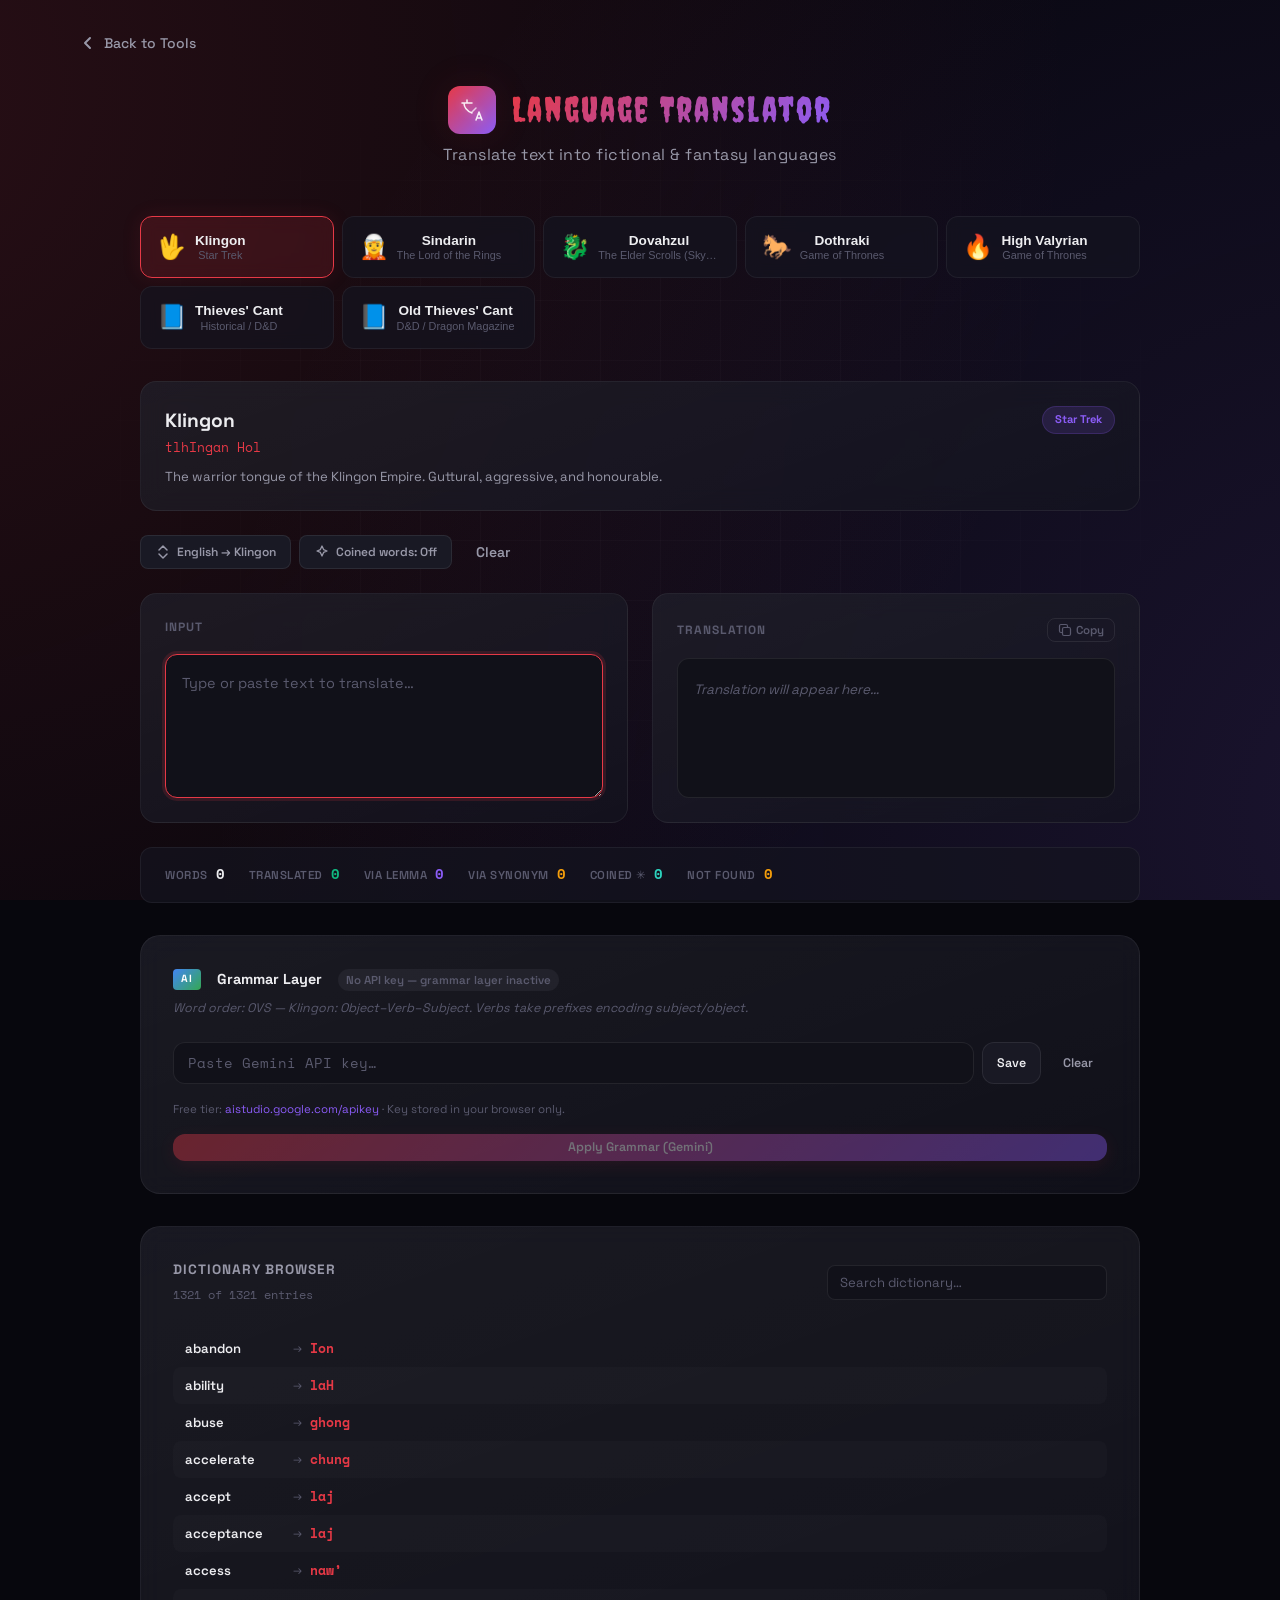
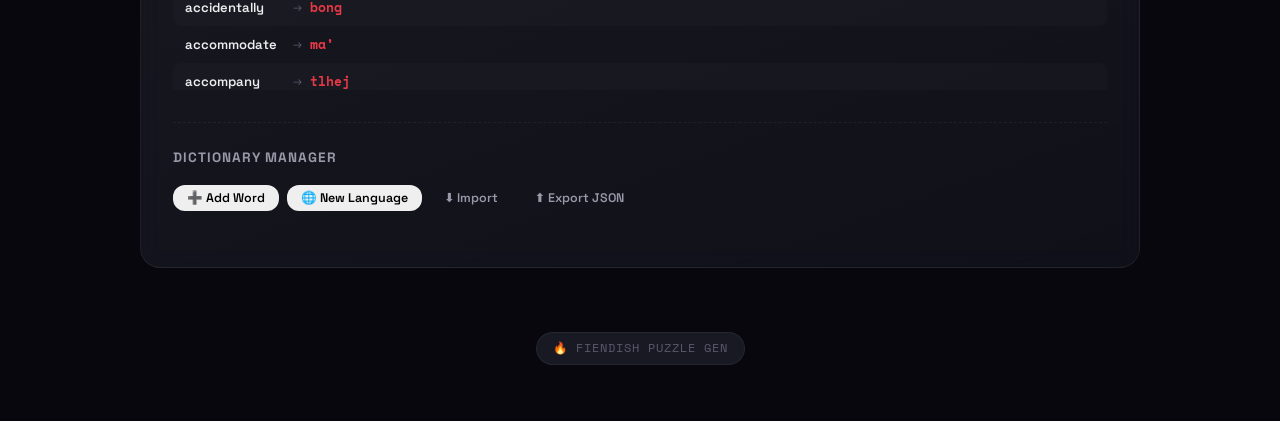
==== commit 5583dbf3: "Add backend-free coined-word translation layer Fills lexical gaps with invented words instead of lea" ====
--- a/fiendish-puzzle-gen/translator.html
+++ b/fiendish-puzzle-gen/translator.html
@@ -98,6 +98,12 @@
                     </svg>
                     <span id="trans-dir-label">English → Klingon</span>
                 </button>
+                <button class="trans-dir-btn" id="toggle-noncanon" aria-pressed="false" title="Fill gaps with algorithm-coined words. Coinages are flagged ✳, kept separate from the canon lexicon, and stored only in your browser.">
+                    <svg width="16" height="16" viewBox="0 0 16 16" fill="none">
+                        <path d="M8 2l1.6 3.6L13 7l-3.4 1.4L8 12l-1.6-3.6L3 7l3.4-1.4L8 2z" stroke="currentColor" stroke-width="1.3" stroke-linejoin="round"/>
+                    </svg>
+                    <span id="noncanon-label">Coined words: Off</span>
+                </button>
                 <button class="btn btn-ghost" id="clear-trans-btn">Clear</button>
             </div>
 
@@ -152,6 +158,10 @@
                     <span class="stat-label">Via Synonym</span>
                     <span class="stat-value" id="stats-synonym">0</span>
                 </div>
+                <div class="stat-item stat-item--coined">
+                    <span class="stat-label">Coined ✳</span>
+                    <span class="stat-value" id="stats-coined">0</span>
+                </div>
                 <div class="stat-item stat-item--missing">
                     <span class="stat-label">Not Found</span>
                     <span class="stat-value" id="stats-missing">0</span>
@@ -253,6 +263,8 @@
     <script src="js/dictionaries.js"></script>
     <script src="js/lemmatizer.js"></script>
     <script src="js/synonyms.js"></script>
+    <script src="js/coiner.js"></script>
+    <script src="js/coinlib.js"></script>
     <script src="js/translator.js"></script>
 </body>
 </html>
--- a/fiendish-puzzle-gen/css/main.css
+++ b/fiendish-puzzle-gen/css/main.css
@@ -24,6 +24,8 @@
     --accent-tertiary: #f59e0b;
     --accent-success: #10b981;
     --accent-success-dim: rgba(16, 185, 129, 0.15);
+    --accent-coined: #2dd4bf;
+    --accent-coined-dim: rgba(45, 212, 191, 0.15);
 
     /* Gradients */
     --gradient-fiendish: linear-gradient(135deg, #e63946, #8b5cf6);
--- a/fiendish-puzzle-gen/css/translator.css
+++ b/fiendish-puzzle-gen/css/translator.css
@@ -220,6 +220,30 @@
     text-underline-offset: 3px;
 }
 
+/* Coined (non-canonical) words — distinct teal signals "algorithm-invented,
+   not part of the original language". Always flagged with a superscript mark. */
+.trans-coined {
+    color: var(--accent-coined);
+    font-weight: 600;
+    text-decoration: underline;
+    text-decoration-style: dotted;
+    text-decoration-color: rgba(45, 212, 191, 0.5);
+    text-underline-offset: 3px;
+    cursor: help;
+}
+
+.trans-coined:hover {
+    background: rgba(45, 212, 191, 0.12);
+}
+
+.coined-mark {
+    font-size: 0.6em;
+    color: var(--accent-coined);
+    margin-left: 1px;
+    opacity: 0.85;
+    user-select: none;
+}
+
 .trans-punct {
     color: var(--text-secondary);
 }
@@ -260,6 +284,15 @@
     transform: rotate(180deg);
 }
 
+/* Coined-layer toggle: reuses the dir-btn shell, teal when active */
+#toggle-noncanon:hover { border-color: var(--accent-coined); color: var(--accent-coined); }
+#toggle-noncanon:hover svg { transform: none; }   /* the star must not spin */
+.trans-dir-btn.is-active {
+    border-color: var(--accent-coined);
+    color: var(--accent-coined);
+    background: rgba(45, 212, 191, 0.10);
+}
+
 /* ---- Action Buttons ---- */
 .trans-actions {
     display: flex;
@@ -304,6 +337,7 @@
 .stat-item--translated .stat-value { color: var(--accent-success); }
 .stat-item--lemma .stat-value    { color: var(--accent-secondary); }
 .stat-item--synonym .stat-value  { color: #f59e0b; }
+.stat-item--coined .stat-value   { color: var(--accent-coined); }
 .stat-item--missing .stat-value  { color: var(--accent-tertiary); }
 
 /* ---- Word source colouring ---- */
